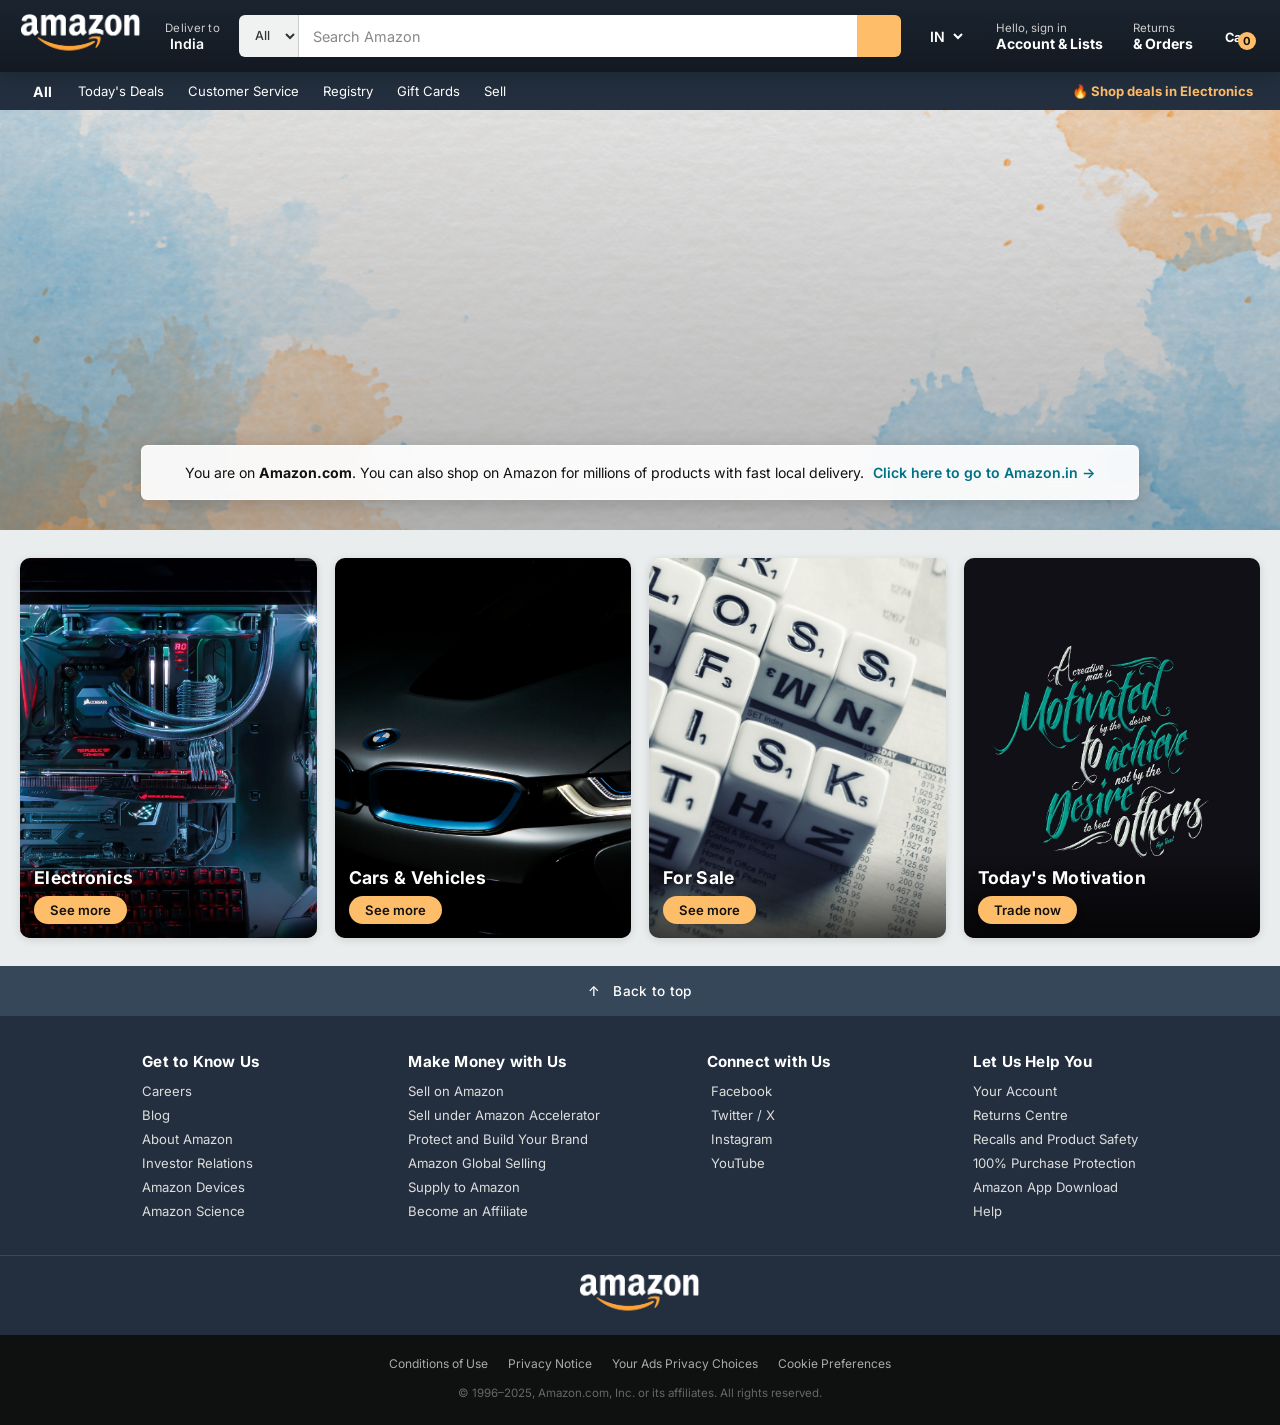
==== amazon1/Amazon/project.html @ 009d25d1 "created" ====
<!DOCTYPE html>
<html lang="en">

<head>
    <meta charset="UTF-8">
    <meta name="viewport" content="width=device-width, initial-scale=1.0">
    <meta name="description" content="Amazon.com - Earth's biggest selection of products. Shop electronics, cars, books and more.">
    <title>Amazon.com – Earth's Biggest Selection</title>
    <!-- <link rel="stylesheet" href="https://cdnjs.cloudflare.com/ajax/libs/font-awesome/6.7.2/css/all.min.css"
        integrity="sha512-Evv84Mr4kqVGRNSgIGL/F/aIDqQb7xQ2vcrdIwxfjThSH8CSR7PBEakCr51Ck+w+/U6swU2Im1vVX0SVk9ABhg=="
        crossorigin="anonymous" referrerpolicy="no-referrer" /> -->
    <link rel="stylesheet" href="proj.css">
</head>

<body>
    <header>
        <!-- Main Navbar -->
        <nav class="navbar">

            <!-- Logo -->
            <div class="nav-logo border">
                <div class="logo"></div>
            </div>


            <!-- Deliver to -->
            <div class="nav-address border">
                <p class="add-first">Deliver to</p>
                <div class="add-icon">
                    <i class="fa-solid fa-location-dot"></i>
                    <p class="add-sec">India</p>
                </div>
            </div>

            <!-- Search bar -->
            <div class="nav-search">
                <select class="search-select" aria-label="Search category">
                    <option>All</option>
                    <option>Electronics</option>
                    <option>Books</option>
                    <option>Clothing</option>
                    <option>Home</option>
                    <option>Toys</option>
                </select>
                <input placeholder="Search Amazon" class="search-input" aria-label="Search Amazon" type="text">
                <div class="search-icon border-icon" role="button" aria-label="Search">
                    <i class="fa-solid fa-magnifying-glass"></i>
                </div>
            </div>

            <!-- Country -->
            <div class="nav-country border">
                <i class="fa-solid fa-flag"></i>
                <select class="country-select" aria-label="Country">
                    <option>IN</option>
                    <option>US</option>
                    <option>UK</option>
                </select>
            </div>

            <!-- Sign in -->
            <div class="nav-signin border">
                <p><span>Hello, sign in</span></p>
                <p class="nav-second">Account &amp; Lists</p>
            </div>

            <!-- Returns -->
            <div class="nav-return border">
                <p><span>Returns</span></p>
                <p class="nav-second">&amp; Orders</p>
            </div>

            <!-- Cart -->
            <div class="nav-cart border">
                <div style="position:relative; display:inline-block;">
                    <i class="fa-solid fa-cart-shopping"></i>
                    <span class="cart-count">0</span>
                </div>
                Cart
            </div>

        </nav>

        <!-- Second Nav / Panel -->
        <div class="panel">
            <div class="panel-all">
                <i class="fa-solid fa-bars"></i>
                All
            </div>
            <div class="panel-option">
                <p>Today's Deals</p>
                <p>Customer Service</p>
                <p>Registry</p>
                <p>Gift Cards</p>
                <p>Sell</p>
            </div>
            <div class="panel-deals">
                🔥 Shop deals in Electronics
            </div>
        </div>
    </header>

    <!-- Hero Section -->
    <div class="hero-section">
        <div class="hero-msg">
            <p>
                You are on <strong>Amazon.com</strong>. You can also shop on Amazon for millions of products
                with fast local delivery.&nbsp;<a href="#">Click here to go to Amazon.in →</a>
            </p>
        </div>
    </div>

    <!-- Shop / Product Section -->
    <section class="shop-section">

        <div class="Box1 box">
            <div class="box-content">
                <h2>Electronics</h2>
                <p><a href="#">See more</a></p>
            </div>
        </div>

        <div class="Box2 box">
            <div class="box-content">
                <h2>Cars &amp; Vehicles</h2>
                <p><a href="#">See more</a></p>
            </div>
        </div>

        <div class="Box3 box">
            <div class="box-content">
                <h2>For Sale</h2>
                <p><a href="#">See more</a></p>
            </div>
        </div>

        <div class="Box4 box">
            <div class="box-content">
                <h2>Today's Motivation</h2>
                <p><a href="#">Trade now</a></p>
            </div>
        </div>

    </section>

    <!-- Footer -->
    <footer>
        <div class="foot-panel1" role="button" onclick="window.scrollTo({top:0,behavior:'smooth'})">
            ↑ &nbsp; Back to top
        </div>

        <div class="foot-panel2">
            <ul>
                <p>Get to Know Us</p>
                <li><a href="#">Careers</a></li>
                <li><a href="#">Blog</a></li>
                <li><a href="#">About Amazon</a></li>
                <li><a href="#">Investor Relations</a></li>
                <li><a href="#">Amazon Devices</a></li>
                <li><a href="#">Amazon Science</a></li>
            </ul>
            <ul>
                <p>Make Money with Us</p>
                <li><a href="#">Sell on Amazon</a></li>
                <li><a href="#">Sell under Amazon Accelerator</a></li>
                <li><a href="#">Protect and Build Your Brand</a></li>
                <li><a href="#">Amazon Global Selling</a></li>
                <li><a href="#">Supply to Amazon</a></li>
                <li><a href="#">Become an Affiliate</a></li>
            </ul>
            <ul>
                <p>Connect with Us</p>
                <li><a href="#"><i class="fa-brands fa-facebook"></i> &nbsp;Facebook</a></li>
                <li><a href="#"><i class="fa-brands fa-x-twitter"></i> &nbsp;Twitter / X</a></li>
                <li><a href="#"><i class="fa-brands fa-instagram"></i> &nbsp;Instagram</a></li>
                <li><a href="#"><i class="fa-brands fa-youtube"></i> &nbsp;YouTube</a></li>
            </ul>
            <ul>
                <p>Let Us Help You</p>
                <li><a href="#">Your Account</a></li>
                <li><a href="#">Returns Centre</a></li>
                <li><a href="#">Recalls and Product Safety</a></li>
                <li><a href="#">100% Purchase Protection</a></li>
                <li><a href="#">Amazon App Download</a></li>
                <li><a href="#">Help</a></li>
            </ul>
        </div>

        <div class="foot-panel3">
            <div class="logo"></div>
        </div>

        <div class="foot-panel4">
            <div class="pages">
                <a href="#">Conditions of Use</a>
                <a href="#">Privacy Notice</a>
                <a href="#">Your Ads Privacy Choices</a>
                <a href="#">Cookie Preferences</a>
            </div>
            <div class="copyright">
                &copy; 1996–2025, Amazon.com, Inc. or its affiliates. All rights reserved.
            </div>
        </div>
    </footer>
</body>

</html>
---- amazon1/Amazon/proj.css ----
/* =====================
   FONTS & ROOT TOKENS
   ===================== */
@import url('https://fonts.googleapis.com/css2?family=Inter:wght@300;400;500;600;700&display=swap');

:root {
    --amazon-dark: #0f1111;
    --amazon-navy: #131921;
    --amazon-panel: #232f3e;
    --amazon-orange: #febd69;
    --amazon-orange-hover: #f3a847;
    --amazon-teal: #007185;
    --amazon-teal-hover: #005f73;
    --amazon-light-bg: #eaeded;
    --amazon-footer-link: #dddddd;
    --transition: 0.2s ease;
    --shadow-sm: 0 2px 8px rgba(0,0,0,0.12);
    --shadow-md: 0 4px 20px rgba(0,0,0,0.18);
    --shadow-lg: 0 8px 40px rgba(0,0,0,0.25);
    --radius: 6px;
}

/* =====================
   RESET & BASE
   ===================== */
* {
    margin: 0;
    padding: 0;
    font-family: 'Inter', Arial, Helvetica, sans-serif;
    box-sizing: border-box;
}

body {
    background-color: var(--amazon-light-bg);
    color: #111;
}

a {
    text-decoration: none;
    cursor: pointer;
}

/* =====================
   NAVBAR
   ===================== */
.navbar {
    height: 72px;
    background: linear-gradient(180deg, #1a242f 0%, var(--amazon-navy) 100%);
    color: white;
    display: flex;
    align-items: center;
    justify-content: space-between;
    padding: 0 16px;
    gap: 8px;
    box-shadow: var(--shadow-md);
    position: sticky;
    top: 0;
    z-index: 1000;
}

/* Logo */
.nav-logo {
    height: 62px;
    width: 130px;
    display: flex;
    align-items: center;
    justify-content: center;
    padding: 4px;
    border-radius: var(--radius);
    transition: border var(--transition);
    flex-shrink: 0;
}

.logo {
    background-image: url(Amazon-Logo-PNG.png);
    background-size: contain;
    background-repeat: no-repeat;
    background-position: center;
    height: 52px;
    width: 120px;
    filter: brightness(1.05);
}

/* Hover border utility */
.border {
    border: 1.5px solid transparent;
    border-radius: var(--radius);
    transition: border-color var(--transition), background-color var(--transition);
    cursor: pointer;
}
.border:hover {
    border-color: white;
    background-color: rgba(255,255,255,0.06);
}

/* Deliver to (Box 2) */
.nav-address {
    padding: 6px 10px;
    display: flex;
    flex-direction: column;
    justify-content: center;
    flex-shrink: 0;
}

.add-first {
    color: #ccc;
    font-size: 0.72rem;
    font-weight: 400;
    letter-spacing: 0.3px;
}

.add-icon {
    display: flex;
    align-items: center;
    gap: 5px;
    color: white;
    font-weight: 600;
    font-size: 0.88rem;
}

.add-icon i {
    color: var(--amazon-orange);
    font-size: 1rem;
}

/* Search bar (Box 3) */
.nav-search {
    display: flex;
    flex: 1;
    max-width: 680px;
    height: 42px;
    border-radius: var(--radius);
    overflow: hidden;
    box-shadow: 0 0 0 2px transparent;
    transition: box-shadow var(--transition);
}

.nav-search:focus-within {
    box-shadow: 0 0 0 3px var(--amazon-orange);
}

.search-select {
    background-color: #f0f2f2;
    width: 60px;
    font-size: 0.78rem;
    font-weight: 500;
    text-align: center;
    border: none;
    border-right: 1px solid #ccc;
    cursor: pointer;
    color: #333;
    transition: background-color var(--transition);
}

.search-select:hover {
    background-color: #e3e6e6;
}

.search-input {
    width: 100%;
    font-size: 0.95rem;
    padding: 0 14px;
    border: none;
    outline: none;
    color: #111;
    background: white;
}

.search-input::placeholder {
    color: #888;
    font-size: 0.9rem;
}

.search-icon {
    width: 52px;
    display: flex;
    justify-content: center;
    align-items: center;
    font-size: 1.15rem;
    background-color: var(--amazon-orange);
    cursor: pointer;
    transition: background-color var(--transition);
}

.search-icon:hover {
    background-color: var(--amazon-orange-hover);
}

.search-icon i {
    color: #111;
}

/* Country select (Box 4) */
.nav-country {
    display: flex;
    align-items: center;
    gap: 6px;
    padding: 6px 10px;
    border-radius: var(--radius);
    font-size: 0.85rem;
    flex-shrink: 0;
}

.nav-country i {
    color: var(--amazon-orange);
}

.country-select {
    background: transparent;
    border: none;
    color: white;
    font-size: 0.88rem;
    font-weight: 600;
    cursor: pointer;
    outline: none;
}

.country-select option {
    color: #111;
    background: white;
}

/* Sign-in / Returns (Box 5, 6) */
.nav-signin,
.nav-return {
    padding: 6px 10px;
    display: flex;
    flex-direction: column;
    justify-content: center;
    flex-shrink: 0;
    font-size: 0.88rem;
}

.nav-signin p:first-child,
.nav-return p:first-child {
    font-size: 0.72rem;
    color: #ccc;
    font-weight: 400;
}

span {
    font-size: 0.72rem;
}

.nav-second {
    font-size: 0.88rem;
    font-weight: 700;
    color: white;
}

/* Cart (Box 7) */
.nav-cart {
    display: flex;
    flex-direction: column;
    align-items: center;
    justify-content: center;
    gap: 2px;
    padding: 6px 12px;
    border-radius: var(--radius);
    font-size: 0.8rem;
    font-weight: 700;
    flex-shrink: 0;
    position: relative;
    transition: border-color var(--transition), background-color var(--transition);
}

.nav-cart i {
    font-size: 26px;
    color: white;
}

.cart-count {
    position: absolute;
    top: 4px;
    left: 52%;
    background: var(--amazon-orange);
    color: #111;
    font-size: 0.7rem;
    font-weight: 700;
    border-radius: 50%;
    width: 18px;
    height: 18px;
    display: flex;
    align-items: center;
    justify-content: center;
}

/* =====================
   SECOND NAV (PANEL)
   ===================== */
.panel {
    height: 38px;
    background: var(--amazon-panel);
    display: flex;
    color: white;
    align-items: center;
    padding: 0 16px;
    gap: 4px;
}

.panel-all {
    display: flex;
    align-items: center;
    gap: 6px;
    font-size: 0.88rem;
    font-weight: 700;
    padding: 4px 10px;
    border-radius: var(--radius);
    cursor: pointer;
    border: 1.5px solid transparent;
    transition: border-color var(--transition), background-color var(--transition);
    flex-shrink: 0;
    white-space: nowrap;
}

.panel-all:hover {
    border-color: white;
    background: rgba(255,255,255,0.08);
}

.panel-option {
    display: flex;
    align-items: center;
    flex: 1;
    gap: 2px;
    flex-wrap: wrap;
    font-size: 0.82rem;
}

.panel-option p {
    padding: 3px 10px;
    border-radius: var(--radius);
    cursor: pointer;
    border: 1.5px solid transparent;
    white-space: nowrap;
    transition: border-color var(--transition), background-color var(--transition);
    font-weight: 400;
}

.panel-option p:hover {
    border-color: white;
    background: rgba(255,255,255,0.08);
}

.panel-deals {
    font-size: 0.82rem;
    font-weight: 700;
    color: var(--amazon-orange);
    cursor: pointer;
    padding: 3px 10px;
    border-radius: var(--radius);
    border: 1.5px solid transparent;
    transition: border-color var(--transition), background-color var(--transition);
    flex-shrink: 0;
    white-space: nowrap;
}

.panel-deals:hover {
    border-color: var(--amazon-orange);
    background: rgba(254,189,105,0.08);
}

/* =====================
   HERO SECTION
   ===================== */
.hero-section {
    background-image: url(Background.jpg);
    min-height: 420px;
    background-size: cover;
    background-position: center;
    display: flex;
    justify-content: center;
    align-items: flex-end;
    position: relative;
}

.hero-section::before {
    content: '';
    position: absolute;
    inset: 0;
    background: linear-gradient(to bottom, rgba(0,0,0,0.08) 0%, rgba(0,0,0,0.28) 100%);
}

.hero-msg {
    position: relative;
    background: rgba(255,255,255,0.92);
    backdrop-filter: blur(8px);
    -webkit-backdrop-filter: blur(8px);
    border: 1px solid rgba(255,255,255,0.6);
    color: #111;
    padding: 16px 28px;
    display: flex;
    align-items: center;
    justify-content: center;
    text-align: center;
    font-size: 0.88rem;
    line-height: 1.5;
    width: 78%;
    margin-bottom: 30px;
    border-radius: var(--radius);
    box-shadow: var(--shadow-md);
}

.hero-msg a {
    color: var(--amazon-teal);
    font-weight: 600;
    margin-left: 5px;
    transition: color var(--transition);
}

.hero-msg a:hover {
    color: var(--amazon-teal-hover);
    text-decoration: underline;
}

/* =====================
   SHOP / BOX SECTION
   ===================== */
.shop-section {
    display: grid;
    grid-template-columns: repeat(4, 1fr);
    gap: 18px;
    padding: 28px 20px;
    background-color: var(--amazon-light-bg);
    max-width: 1400px;
    margin: 0 auto;
}

.box {
    border-radius: 10px;
    overflow: hidden;
    background-color: white;
    box-shadow: var(--shadow-sm);
    display: flex;
    flex-direction: column;
    justify-content: flex-end;
    height: 380px;
    background-size: cover;
    background-position: center;
    position: relative;
    transition: transform 0.25s ease, box-shadow 0.25s ease;
    cursor: pointer;
}

.box:hover {
    transform: translateY(-4px);
    box-shadow: var(--shadow-lg);
}

.box-content {
    background: linear-gradient(to top, rgba(0,0,0,0.72) 0%, rgba(0,0,0,0) 100%);
    padding: 16px 14px 14px;
    display: flex;
    flex-direction: column;
    gap: 8px;
}

.box h2 {
    color: white;
    font-size: 1.1rem;
    font-weight: 700;
    letter-spacing: 0.3px;
    text-shadow: 0 1px 4px rgba(0,0,0,0.5);
}

.box p {
    display: inline-block;
    width: auto;
}

.box p a,
.box a {
    display: inline-block;
    color: #111;
    background-color: var(--amazon-orange);
    font-size: 0.82rem;
    font-weight: 600;
    padding: 6px 16px;
    border-radius: 20px;
    box-shadow: var(--shadow-sm);
    transition: background-color var(--transition), transform var(--transition);
}

.box p a:hover,
.box a:hover {
    background-color: var(--amazon-orange-hover);
    transform: scale(1.04);
}

.Box1 { background-image: url(box1.jpg); }
.Box2 { background-image: url(box2.jpg); }
.Box3 { background-image: url(k.jpg); }
.Box4 { background-image: url(box4.jpg); }

/* =====================
   FOOTER
   ===================== */
footer {
    margin-top: 0;
}

/* Back to top */
.foot-panel1 {
    background-color: #37475a;
    color: white;
    height: 50px;
    display: flex;
    align-items: center;
    justify-content: center;
    font-size: 0.85rem;
    font-weight: 500;
    cursor: pointer;
    letter-spacing: 0.3px;
    transition: background-color var(--transition);
}

.foot-panel1:hover {
    background-color: #3d5168;
}

/* Footer links grid */
.foot-panel2 {
    background-color: #232f3e;
    color: white;
    padding: 36px 60px;
    display: flex;
    justify-content: space-evenly;
    gap: 24px;
    flex-wrap: wrap;
}

ul {
    list-style: none;
    min-width: 160px;
}

ul p {
    color: white;
    font-size: 0.95rem;
    font-weight: 700;
    margin-bottom: 12px;
    letter-spacing: 0.2px;
}

ul a {
    display: block;
    font-size: 0.82rem;
    margin-top: 8px;
    color: var(--amazon-footer-link);
    transition: color var(--transition);
}

ul a:hover {
    color: white;
    text-decoration: underline;
}

/* Footer logo strip */
.foot-panel3 {
    background-color: #232f3e;
    border-top: 1px solid rgba(255,255,255,0.12);
    height: 80px;
    display: flex;
    justify-content: center;
    align-items: center;
}

/* Footer bottom */
.foot-panel4 {
    background-color: var(--amazon-dark);
    color: #888;
    padding: 18px 0 22px;
    font-size: 0.72rem;
    text-align: center;
    line-height: 1.8;
}

.pages {
    display: flex;
    justify-content: center;
    gap: 20px;
    flex-wrap: wrap;
    margin-bottom: 8px;
}

.pages a {
    color: #aaa;
    font-size: 0.75rem;
    transition: color var(--transition);
}

.pages a:hover {
    color: white;
}

.copyright {
    color: #666;
    font-size: 0.72rem;
}

/* =====================
   RESPONSIVE
   ===================== */
@media (max-width: 900px) {
    .shop-section {
        grid-template-columns: repeat(2, 1fr);
    }
    .nav-address, .nav-country { display: none; }
    .foot-panel2 { padding: 28px 20px; }
}

@media (max-width: 580px) {
    .shop-section {
        grid-template-columns: 1fr;
    }
    .navbar { justify-content: space-between; }
    .nav-search { max-width: 100%; }
}
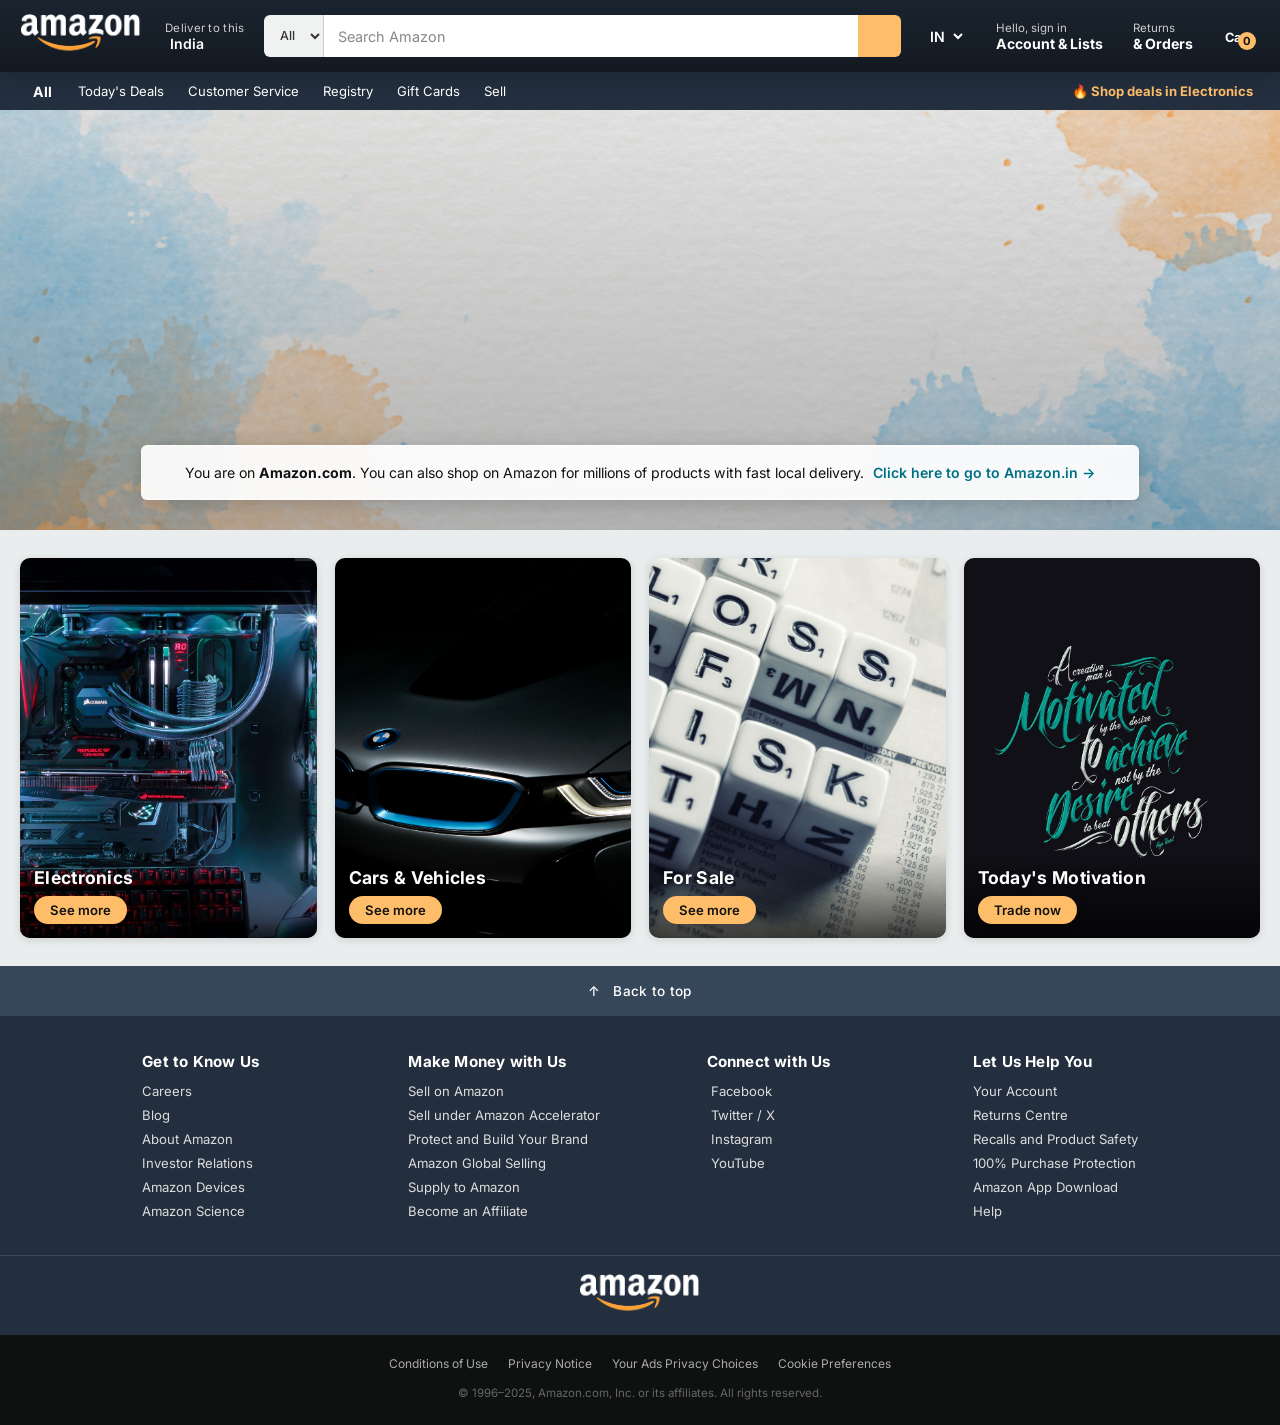
==== commit a6202cee: "Update project.html hello" ====
--- a/amazon1/Amazon/project.html
+++ b/amazon1/Amazon/project.html
@@ -25,7 +25,7 @@
 
             <!-- Deliver to -->
             <div class="nav-address border">
-                <p class="add-first">Deliver to</p>
+                <p class="add-first">Deliver to this</p>
                 <div class="add-icon">
                     <i class="fa-solid fa-location-dot"></i>
                     <p class="add-sec">India</p>
